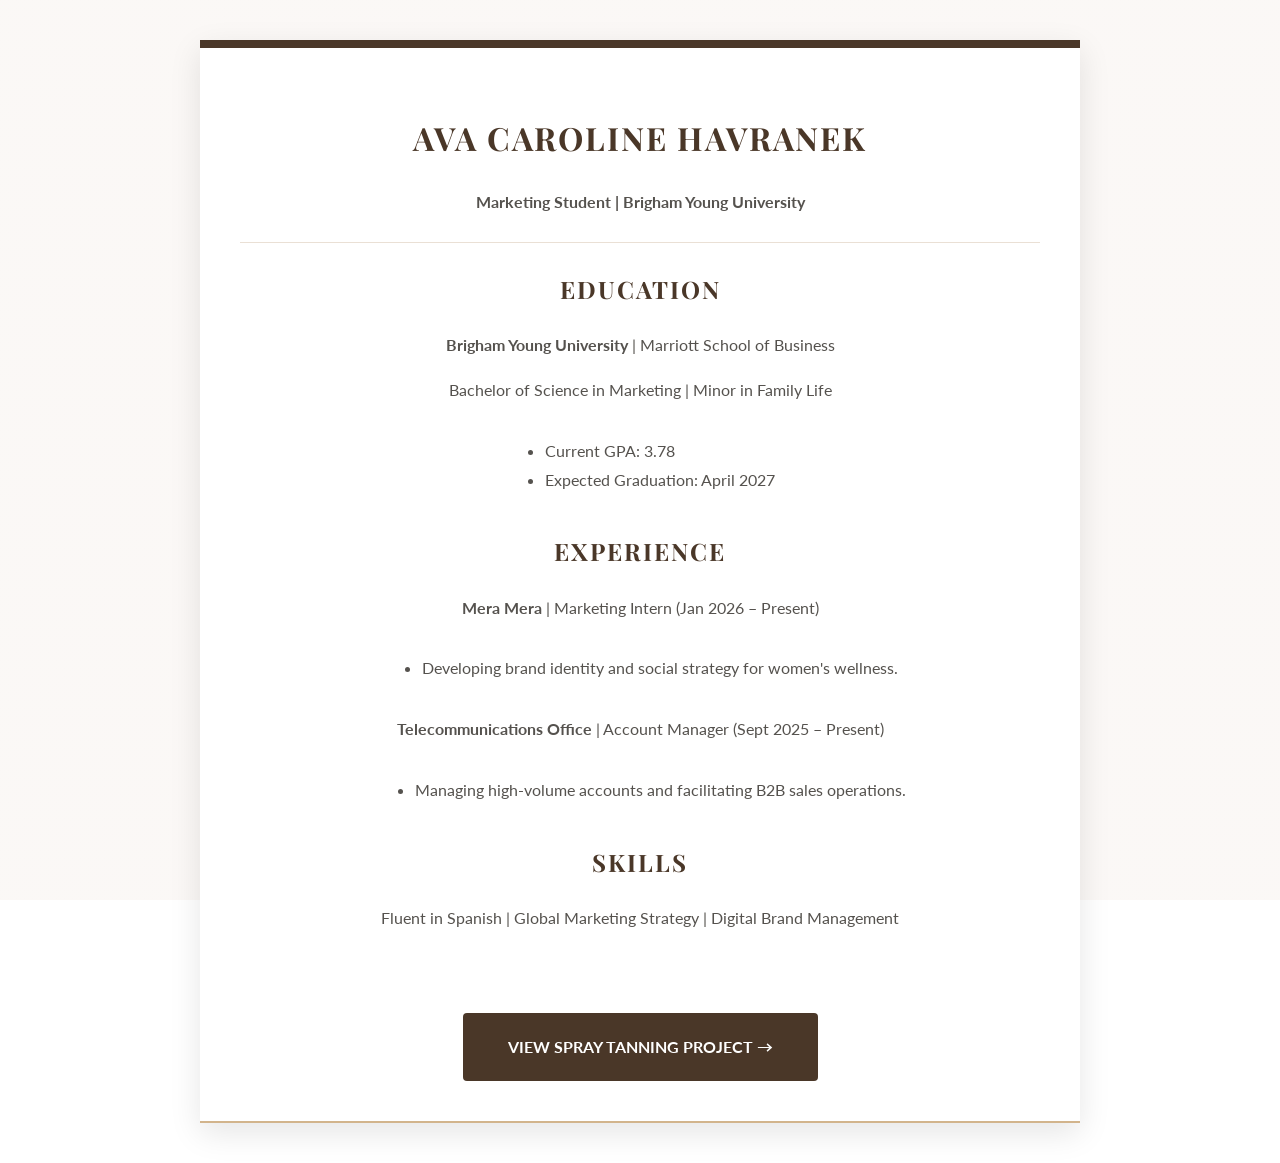
==== index.html @ 5df72f1b "Update index.html" ====
<!DOCTYPE html>
<html lang="en">
<head>
    <meta charset="UTF-8">
    <title>Ava Caroline Havranek | Portfolio</title>
    <link href="https://fonts.googleapis.com/css2?family=Playfair+Display:wght@700&family=Lato:wght@400;700&display=swap" rel="stylesheet">
    <link rel="stylesheet" href="mystyles.css">
</head>
<body>

    <div class="resume-wrapper">
        <h1>Ava Caroline Havranek</h1>
        <p style="text-align:center; font-weight:bold; font-family:'Lato';">Marketing Student | Brigham Young University</p>
        <hr style="border: 0; border-top: 1px solid #EAE0D5; margin: 25px 0;">

        <h2>Education</h2>
        <p><strong>Brigham Young University</strong> | Marriott School of Business</p>
        <p>Bachelor of Science in Marketing | Minor in Family Life</p>
        <ul style="text-align: left; display: inline-block;">
            <li>Current GPA: 3.78</li>
            <li>Expected Graduation: April 2027</li>
        </ul>

        <h2>Experience</h2>
        <p><strong>Mera Mera</strong> | Marketing Intern (Jan 2026 – Present)</p>
        <ul style="text-align: left; display: inline-block;">
            <li>Developing brand identity and social strategy for women's wellness.</li>
        </ul>

        <p><strong>Telecommunications Office</strong> | Account Manager (Sept 2025 – Present)</p>
        <ul style="text-align: left; display: inline-block;">
            <li>Managing high-volume accounts and facilitating B2B sales operations.</li>
        </ul>

        <h2>Skills</h2>
        <p>Fluent in Spanish | Global Marketing Strategy | Digital Brand Management</p>

        <div style="text-align: center; margin-top: 50px;">
            <a href="scratch.html" class="luxe-button">
                View Spray Tanning Project →
            </a>
        </div>
    </div>

</body>
</html>
---- mystyles.css ----
/* BetterBronzed - The Big Reset */

body {
    font-family: 'Playfair Display', serif; 
    background-image: linear-gradient(rgba(249, 245, 242, 0.70), rgba(249, 245, 242, 0.70)), 
                      url('https://st2.depositphotos.com/2305339/5750/i/450/depositphotos_57508235-stock-photo-close-up-of-female-legs.jpg');
    background-size: cover;
    background-position: center;
    background-attachment: fixed;
    color: #2D2621; 
    line-height: 1.8;
    margin: 0;
}

/* These sections center the content blocks on the page */
#intro-section, #guide-section, #video-section, #app-section, #tableau-section, .resume-wrapper {
    margin: 40px auto;
    padding: 40px;
    max-width: 800px;
    background-color: rgba(255, 255, 255, 0.98); 
    border-top: 8px solid #4A3728;
    border-bottom: 2px solid #D2B48C;
    box-shadow: 0 10px 30px rgba(0,0,0,0.1);
    text-align: center; /* This centers the text, buttons, and images */
}

/* Simple centering for images and video */
img, iframe {
    display: inline-block; /* Changed from block to inline-block */
    margin: 20px auto;
    max-width: 100%;
    border: none;
    border-radius: 4px;
}

h1, h2 {
    color: #4A3728;
    text-transform: uppercase;
    letter-spacing: 2px;
}

p, li, label {
    font-family: 'Lato', sans-serif;
    color: #55524E;
}

/* Fix for the lists so they aren't squashed but stay legible */
.luxe-list {
    text-align: left;
    display: inline-block;
    margin: 20px 0;
}

.luxe-list > li {
    margin-bottom: 20px;
    font-weight: bold;
}

.luxe-list ul {
    font-weight: normal;
    list-style-type: circle;
}

/* Nav and Large Resume Button */
nav { background: #fff; padding: 20px; text-align: center; border-bottom: 1px solid #ddd; }
nav a { margin: 0 15px; text-decoration: none; color: #4A3728; font-weight: bold; }

.luxe-button {
    display: inline-block;
    background-color: #4A3728;
    color: #ffffff !important;
    padding: 20px 45px;
    margin-top: 30px;
    text-decoration: none;
    font-family: 'Lato', sans-serif;
    font-weight: bold;
    text-transform: uppercase;
    border-radius: 4px;
}
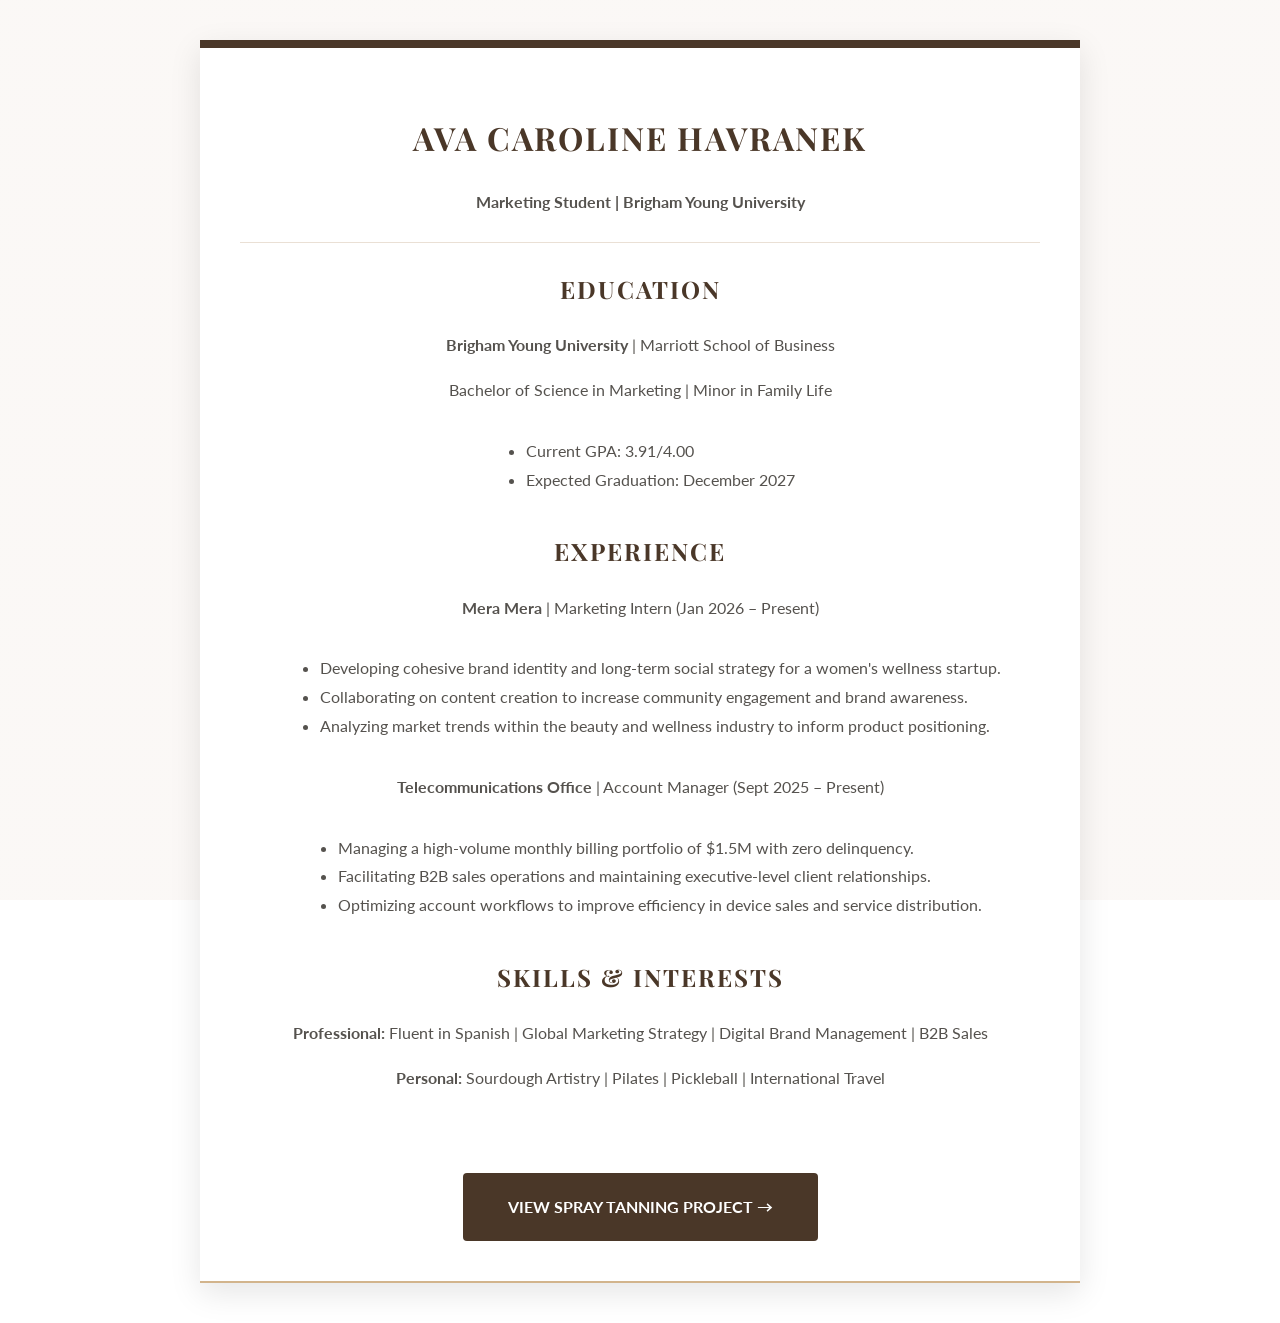
==== commit 1d860018: "Update index.html" ====
--- a/index.html
+++ b/index.html
@@ -17,24 +17,28 @@
         <p><strong>Brigham Young University</strong> | Marriott School of Business</p>
         <p>Bachelor of Science in Marketing | Minor in Family Life</p>
         <ul style="text-align: left; display: inline-block;">
-            <li>Current GPA: 3.78</li>
-            <li>Expected Graduation: April 2027</li>
+            <li>Current GPA: 3.91/4.00</li>
+            <li>Expected Graduation: December 2027</li>
         </ul>
 
-        <h2>Experience</h2>
+      <h2>Experience</h2>
         <p><strong>Mera Mera</strong> | Marketing Intern (Jan 2026 – Present)</p>
         <ul style="text-align: left; display: inline-block;">
-            <li>Developing brand identity and social strategy for women's wellness.</li>
+            <li>Developing cohesive brand identity and long-term social strategy for a women's wellness startup.</li>
+            <li>Collaborating on content creation to increase community engagement and brand awareness.</li>
+            <li>Analyzing market trends within the beauty and wellness industry to inform product positioning.</li>
         </ul>
 
         <p><strong>Telecommunications Office</strong> | Account Manager (Sept 2025 – Present)</p>
         <ul style="text-align: left; display: inline-block;">
-            <li>Managing high-volume accounts and facilitating B2B sales operations.</li>
+            <li>Managing a high-volume monthly billing portfolio of $1.5M with zero delinquency.</li>
+            <li>Facilitating B2B sales operations and maintaining executive-level client relationships.</li>
+            <li>Optimizing account workflows to improve efficiency in device sales and service distribution.</li>
         </ul>
 
-        <h2>Skills</h2>
-        <p>Fluent in Spanish | Global Marketing Strategy | Digital Brand Management</p>
-
+        <h2>Skills & Interests</h2>
+        <p><strong>Professional:</strong> Fluent in Spanish | Global Marketing Strategy | Digital Brand Management | B2B Sales</p>
+        <p><strong>Personal:</strong> Sourdough Artistry | Pilates | Pickleball | International Travel</p>
         <div style="text-align: center; margin-top: 50px;">
             <a href="scratch.html" class="luxe-button">
                 View Spray Tanning Project →
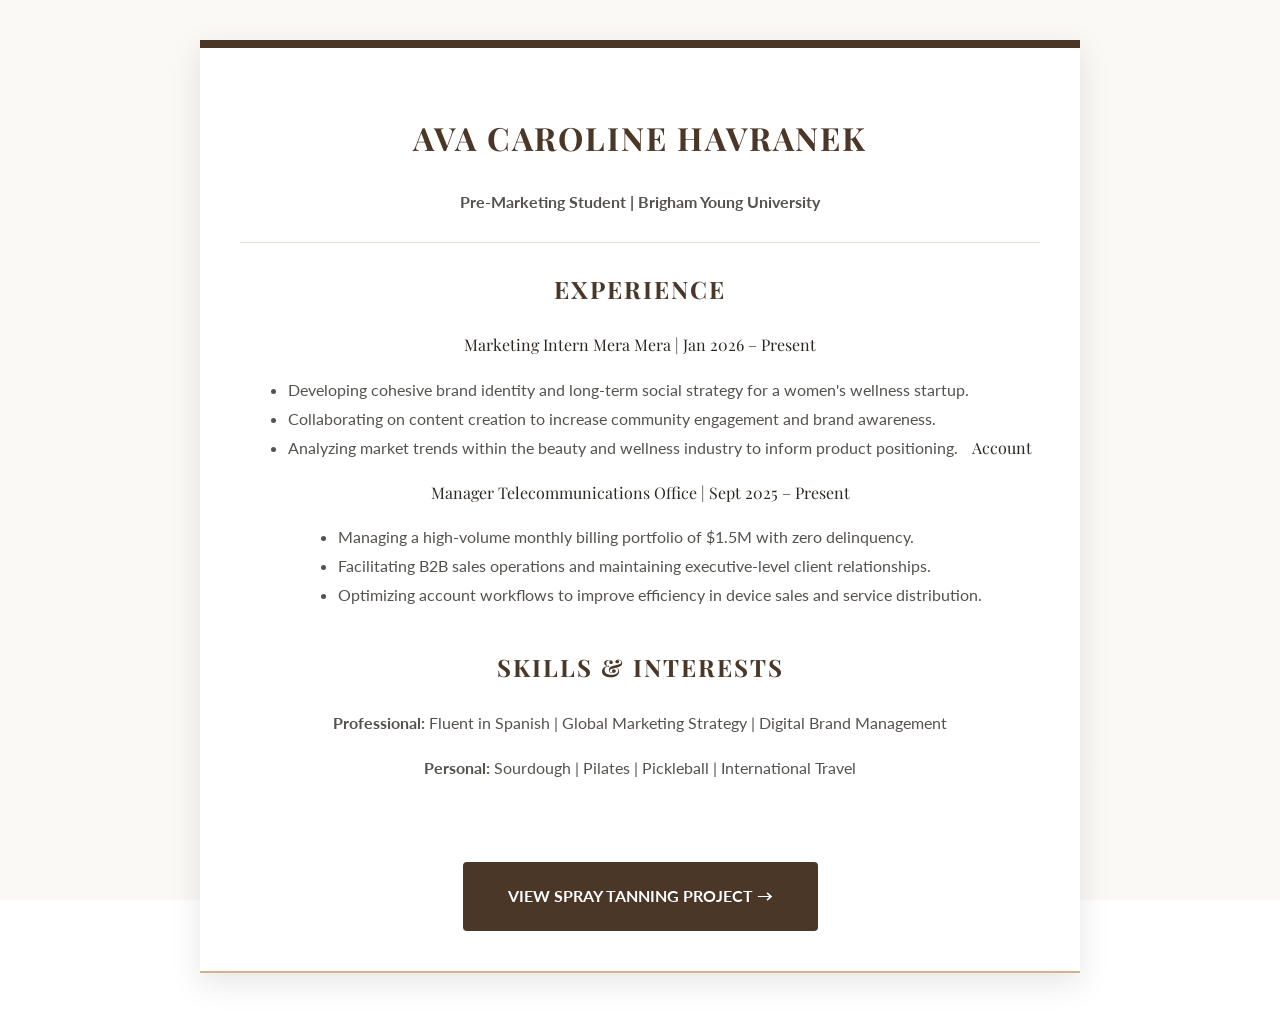
==== commit 24c4d892: "Update index.html" ====
--- a/index.html
+++ b/index.html
@@ -10,35 +10,30 @@
 
     <div class="resume-wrapper">
         <h1>Ava Caroline Havranek</h1>
-        <p style="text-align:center; font-weight:bold; font-family:'Lato';">Marketing Student | Brigham Young University</p>
+        <p style="text-align:center; font-weight:bold; font-family:'Lato';"> Pre-Marketing Student | Brigham Young University</p>
         <hr style="border: 0; border-top: 1px solid #EAE0D5; margin: 25px 0;">
 
-        <h2>Education</h2>
-        <p><strong>Brigham Young University</strong> | Marriott School of Business</p>
-        <p>Bachelor of Science in Marketing | Minor in Family Life</p>
-        <ul style="text-align: left; display: inline-block;">
-            <li>Current GPA: 3.91/4.00</li>
-            <li>Expected Graduation: December 2027</li>
-        </ul>
+        <h2>Experience</h2>
 
-      <h2>Experience</h2>
-        <p><strong>Mera Mera</strong> | Marketing Intern (Jan 2026 – Present)</p>
-        <ul style="text-align: left; display: inline-block;">
-            <li>Developing cohesive brand identity and long-term social strategy for a women's wellness startup.</li>
-            <li>Collaborating on content creation to increase community engagement and brand awareness.</li>
-            <li>Analyzing market trends within the beauty and wellness industry to inform product positioning.</li>
-        </ul>
+<span class="job-title">Marketing Intern</span>
+<span class="company-line">Mera Mera | Jan 2026 – Present</span>
+<ul style="text-align: left; display: inline-block;">
+    <li>Developing cohesive brand identity and long-term social strategy for a women's wellness startup.</li>
+    <li>Collaborating on content creation to increase community engagement and brand awareness.</li>
+    <li>Analyzing market trends within the beauty and wellness industry to inform product positioning.</li>
+</ul>
 
-        <p><strong>Telecommunications Office</strong> | Account Manager (Sept 2025 – Present)</p>
-        <ul style="text-align: left; display: inline-block;">
-            <li>Managing a high-volume monthly billing portfolio of $1.5M with zero delinquency.</li>
-            <li>Facilitating B2B sales operations and maintaining executive-level client relationships.</li>
-            <li>Optimizing account workflows to improve efficiency in device sales and service distribution.</li>
-        </ul>
+<span class="job-title">Account Manager</span>
+<span class="company-line">Telecommunications Office | Sept 2025 – Present</span>
+<ul style="text-align: left; display: inline-block;">
+    <li>Managing a high-volume monthly billing portfolio of $1.5M with zero delinquency.</li>
+    <li>Facilitating B2B sales operations and maintaining executive-level client relationships.</li>
+    <li>Optimizing account workflows to improve efficiency in device sales and service distribution.</li>
+</ul>
 
         <h2>Skills & Interests</h2>
-        <p><strong>Professional:</strong> Fluent in Spanish | Global Marketing Strategy | Digital Brand Management | B2B Sales</p>
-        <p><strong>Personal:</strong> Sourdough Artistry | Pilates | Pickleball | International Travel</p>
+        <p><strong>Professional:</strong> Fluent in Spanish | Global Marketing Strategy | Digital Brand Management</p>
+        <p><strong>Personal:</strong> Sourdough | Pilates | Pickleball | International Travel</p>
         <div style="text-align: center; margin-top: 50px;">
             <a href="scratch.html" class="luxe-button">
                 View Spray Tanning Project →
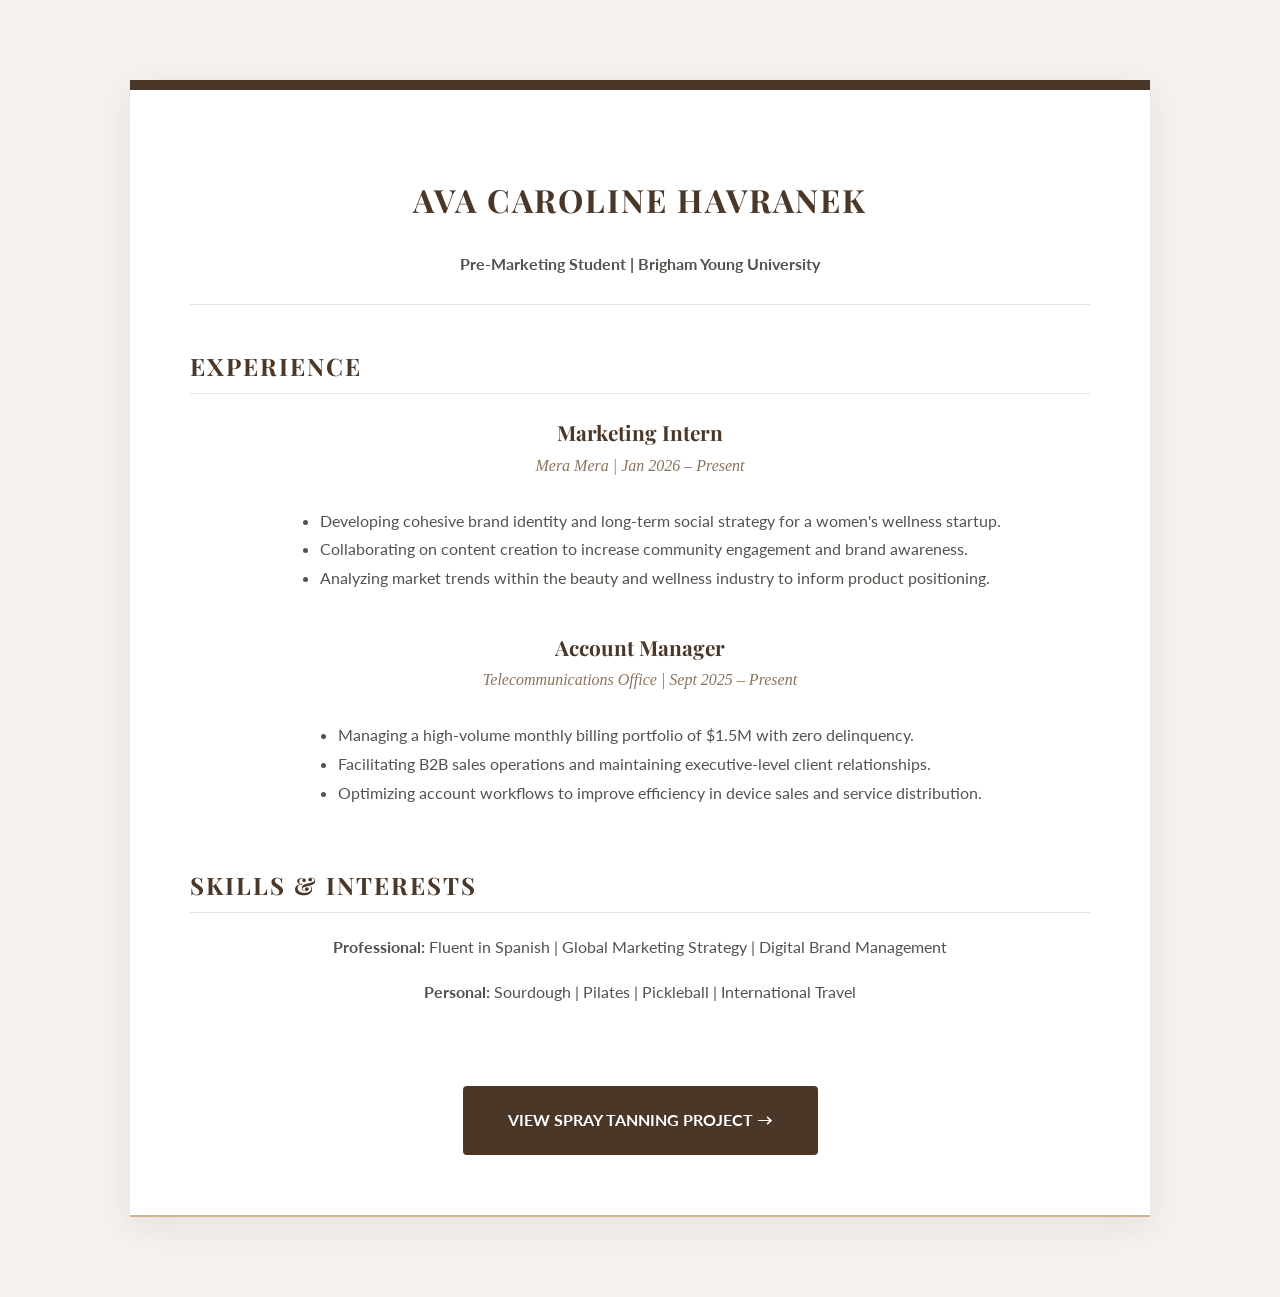
==== commit 3e2da314: "Update index.html" ====
--- a/index.html
+++ b/index.html
@@ -5,6 +5,53 @@
     <title>Ava Caroline Havranek | Portfolio</title>
     <link href="https://fonts.googleapis.com/css2?family=Playfair+Display:wght@700&family=Lato:wght@400;700&display=swap" rel="stylesheet">
     <link rel="stylesheet" href="mystyles.css">
+    <head>
+    <meta charset="UTF-8">
+    <title>Ava Caroline Havranek | Portfolio</title>
+    <link href="https://fonts.googleapis.com/css2?family=Playfair+Display:wght@700&family=Lato:wght@400;700&display=swap" rel="stylesheet">
+    
+    <link rel="stylesheet" href="mystyles.css">
+
+    <style>
+        body {
+            background-image: none !important; 
+            background-color: #F4F1EE !important; 
+        }
+
+        .resume-wrapper {
+            background-color: #ffffff;
+            border-top: 10px solid #4A3728;
+            box-shadow: 0 10px 30px rgba(74, 55, 40, 0.08);
+            padding: 60px;
+            margin: 80px auto;
+            max-width: 900px;
+        }
+
+        /* The fix for the job titles being larger */
+        .job-title {
+            font-size: 1.3em; 
+            color: #4A3728;
+            font-weight: 700;
+            display: block;
+            margin-top: 20px;
+        }
+
+        .company-line {
+            font-weight: 400;
+            font-style: italic;
+            color: #8B735B;
+            display: block;
+            margin-bottom: 10px;
+        }
+
+        h2 {
+            border-bottom: 1px solid #EAE0D5;
+            padding-bottom: 5px;
+            margin-top: 40px;
+            text-align: left; /* Keep resume headers left-aligned */
+        }
+    </style>
+</head>
 </head>
 <body>
 
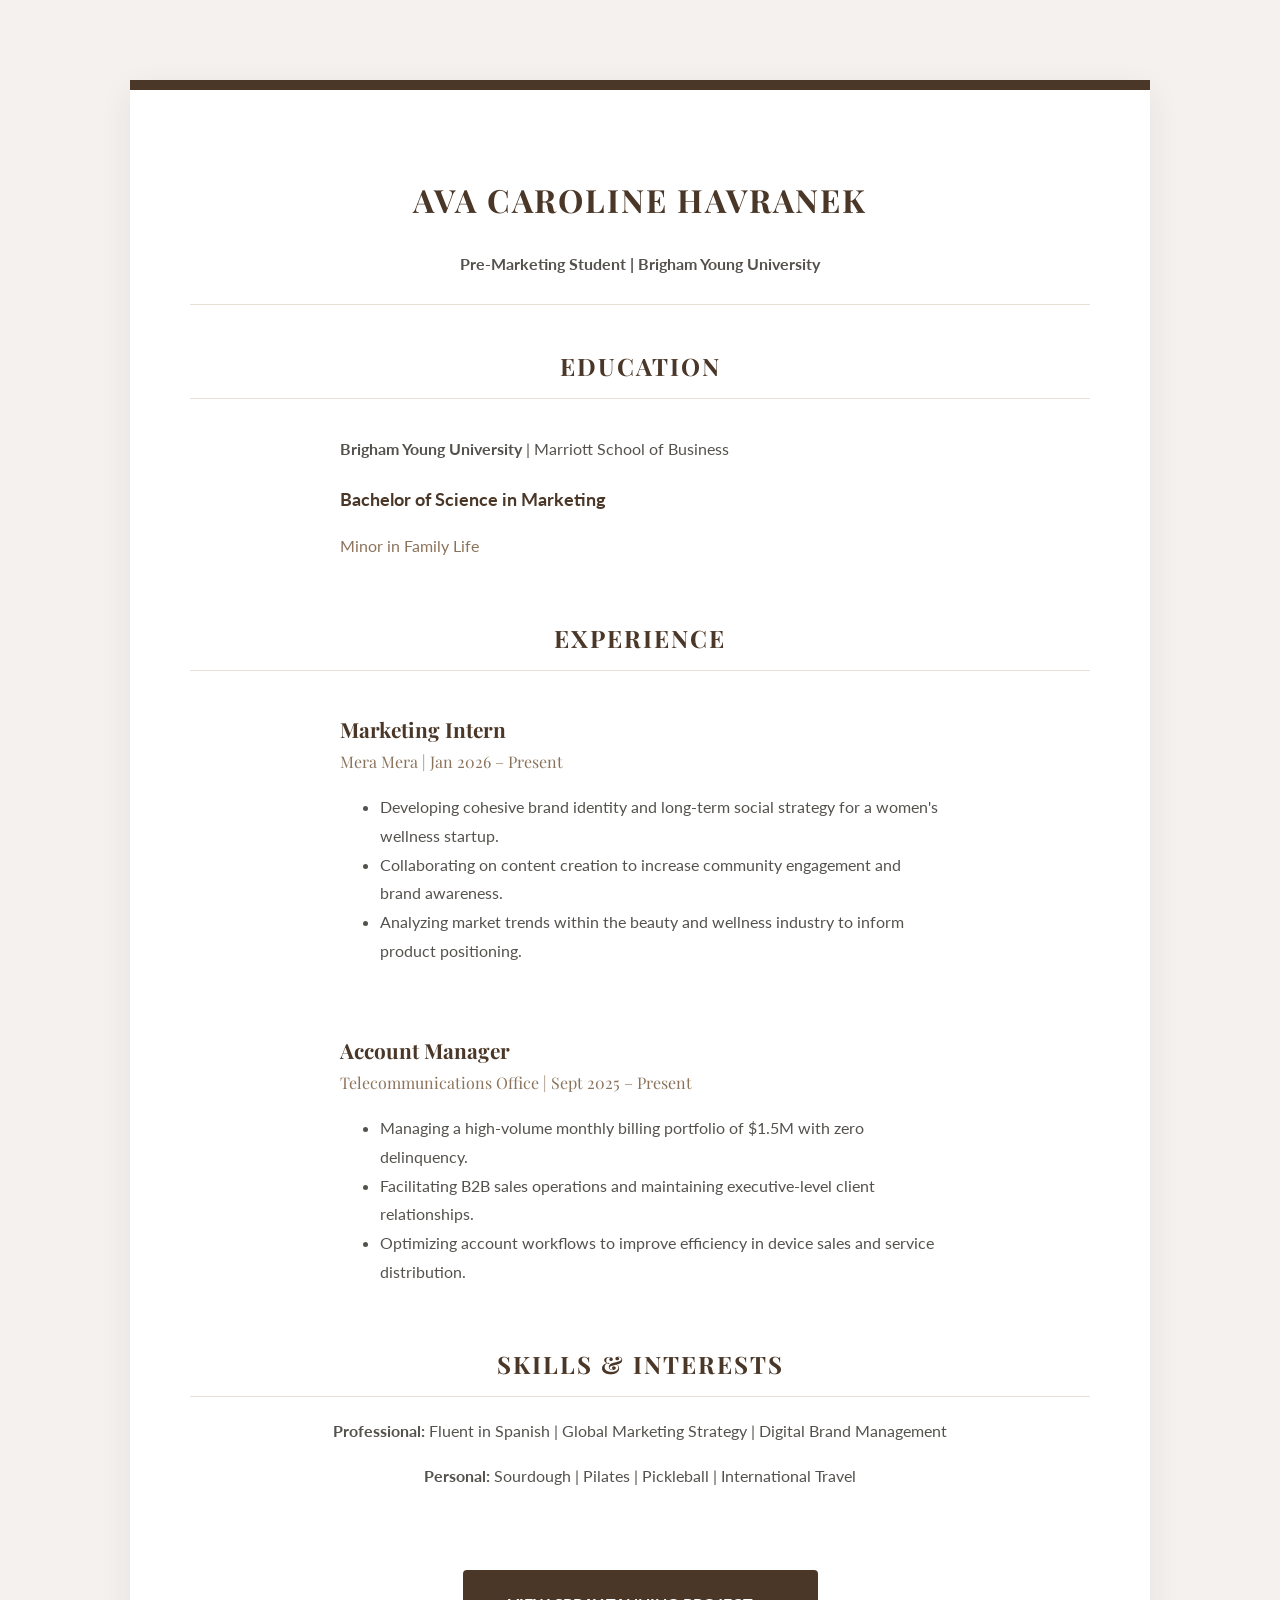
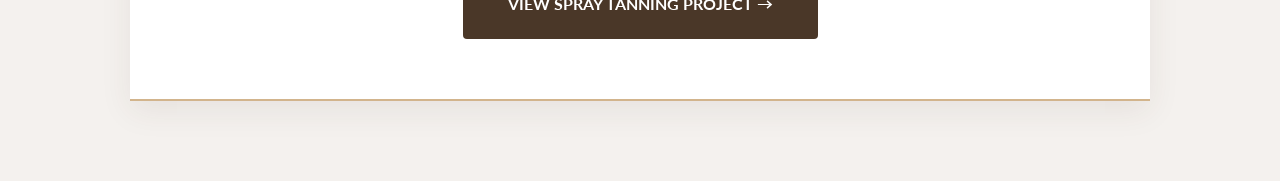
==== commit 862083ac: "Update index.html" ====
--- a/index.html
+++ b/index.html
@@ -4,12 +4,6 @@
     <meta charset="UTF-8">
     <title>Ava Caroline Havranek | Portfolio</title>
     <link href="https://fonts.googleapis.com/css2?family=Playfair+Display:wght@700&family=Lato:wght@400;700&display=swap" rel="stylesheet">
-    <link rel="stylesheet" href="mystyles.css">
-    <head>
-    <meta charset="UTF-8">
-    <title>Ava Caroline Havranek | Portfolio</title>
-    <link href="https://fonts.googleapis.com/css2?family=Playfair+Display:wght@700&family=Lato:wght@400;700&display=swap" rel="stylesheet">
-    
     <link rel="stylesheet" href="mystyles.css">
 
     <style>
@@ -36,20 +30,22 @@
             margin-top: 20px;
         }
 
-        .company-line {
-            font-weight: 400;
-            font-style: italic;
-            color: #8B735B;
-            display: block;
-            margin-bottom: 10px;
-        }
+    .company-line {
+        font-weight: 400;
+        font-style: normal !important; /* Forces removal of italics */
+        color: #8B735B;
+        display: block;
+        margin-bottom: 10px;
+    }
 
-        h2 {
-            border-bottom: 1px solid #EAE0D5;
-            padding-bottom: 5px;
-            margin-top: 40px;
-            text-align: left; /* Keep resume headers left-aligned */
-        }
+    h2 {
+        text-align: center;
+        width: 100%;
+        border-bottom: 1px solid #EAE0D5;
+        padding-bottom: 10px;
+        margin-top: 40px;
+        font-style: normal !important; /* Just in case headers were italicized */
+    }
     </style>
 </head>
 </head>
@@ -60,24 +56,40 @@
         <p style="text-align:center; font-weight:bold; font-family:'Lato';"> Pre-Marketing Student | Brigham Young University</p>
         <hr style="border: 0; border-top: 1px solid #EAE0D5; margin: 25px 0;">
 
+<h2>Education</h2>
+        <div style="display: flex; flex-direction: column; align-items: center;">
+            <div style="text-align: left; width: 100%; max-width: 600px;">
+                <p><strong>Brigham Young University</strong> | Marriott School of Business</p>
+                <p><span class="job-title" style="font-size: 1.1em !important;">Bachelor of Science in Marketing</span></p>
+                <p class="company-line">Minor in Family Life</p>
+                <ul>
+                </ul>
+            </div>
+        </div>
+
         <h2>Experience</h2>
+        <div style="display: flex; flex-direction: column; align-items: center;">
+            
+            <div style="text-align: left; width: 100%; max-width: 600px; margin-bottom: 30px;">
+                <span class="job-title">Marketing Intern</span>
+                <span class="company-line">Mera Mera | Jan 2026 – Present</span>
+                <ul>
+                    <li>Developing cohesive brand identity and long-term social strategy for a women's wellness startup.</li>
+                    <li>Collaborating on content creation to increase community engagement and brand awareness.</li>
+                    <li>Analyzing market trends within the beauty and wellness industry to inform product positioning.</li>
+                </ul>
+            </div>
 
-<span class="job-title">Marketing Intern</span>
-<span class="company-line">Mera Mera | Jan 2026 – Present</span>
-<ul style="text-align: left; display: inline-block;">
-    <li>Developing cohesive brand identity and long-term social strategy for a women's wellness startup.</li>
-    <li>Collaborating on content creation to increase community engagement and brand awareness.</li>
-    <li>Analyzing market trends within the beauty and wellness industry to inform product positioning.</li>
-</ul>
-
-<span class="job-title">Account Manager</span>
-<span class="company-line">Telecommunications Office | Sept 2025 – Present</span>
-<ul style="text-align: left; display: inline-block;">
-    <li>Managing a high-volume monthly billing portfolio of $1.5M with zero delinquency.</li>
-    <li>Facilitating B2B sales operations and maintaining executive-level client relationships.</li>
-    <li>Optimizing account workflows to improve efficiency in device sales and service distribution.</li>
-</ul>
-
+            <div style="text-align: left; width: 100%; max-width: 600px;">
+                <span class="job-title">Account Manager</span>
+                <span class="company-line">Telecommunications Office | Sept 2025 – Present</span>
+                <ul>
+                    <li>Managing a high-volume monthly billing portfolio of $1.5M with zero delinquency.</li>
+                    <li>Facilitating B2B sales operations and maintaining executive-level client relationships.</li>
+                    <li>Optimizing account workflows to improve efficiency in device sales and service distribution.</li>
+                </ul>
+            </div>
+        </div>
         <h2>Skills & Interests</h2>
         <p><strong>Professional:</strong> Fluent in Spanish | Global Marketing Strategy | Digital Brand Management</p>
         <p><strong>Personal:</strong> Sourdough | Pilates | Pickleball | International Travel</p>
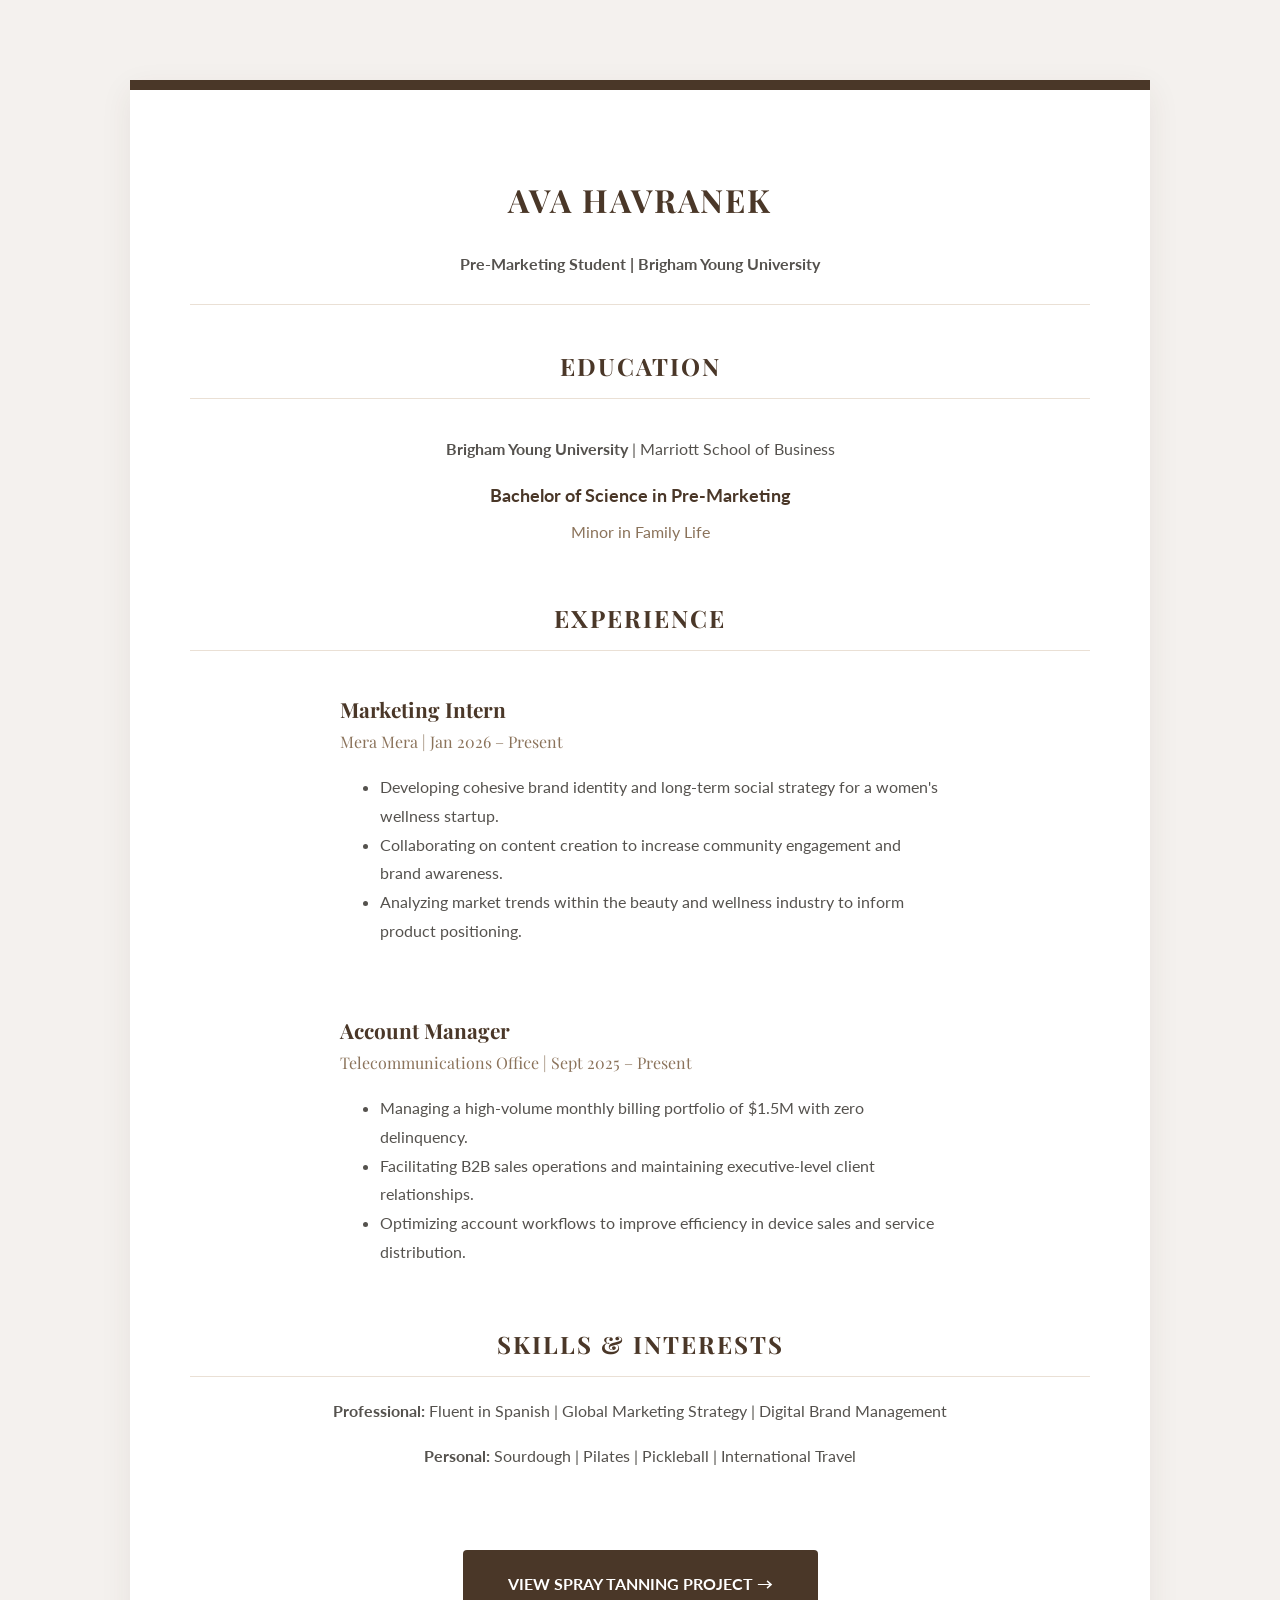
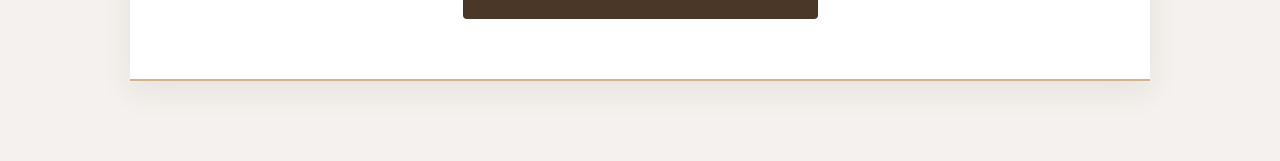
==== commit f23b7c39: "Update index.html" ====
--- a/index.html
+++ b/index.html
@@ -2,7 +2,7 @@
 <html lang="en">
 <head>
     <meta charset="UTF-8">
-    <title>Ava Caroline Havranek | Portfolio</title>
+    <title>Ava Havranek | Portfolio</title>
     <link href="https://fonts.googleapis.com/css2?family=Playfair+Display:wght@700&family=Lato:wght@400;700&display=swap" rel="stylesheet">
     <link rel="stylesheet" href="mystyles.css">
 
@@ -52,18 +52,16 @@
 <body>
 
     <div class="resume-wrapper">
-        <h1>Ava Caroline Havranek</h1>
+        <h1>Ava Havranek</h1>
         <p style="text-align:center; font-weight:bold; font-family:'Lato';"> Pre-Marketing Student | Brigham Young University</p>
         <hr style="border: 0; border-top: 1px solid #EAE0D5; margin: 25px 0;">
 
 <h2>Education</h2>
-        <div style="display: flex; flex-direction: column; align-items: center;">
-            <div style="text-align: left; width: 100%; max-width: 600px;">
+        <div style="display: flex; flex-direction: column; align-items: center; text-align: center;">
+            <div style="width: 100%; max-width: 600px;">
                 <p><strong>Brigham Young University</strong> | Marriott School of Business</p>
-                <p><span class="job-title" style="font-size: 1.1em !important;">Bachelor of Science in Marketing</span></p>
-                <p class="company-line">Minor in Family Life</p>
-                <ul>
-                </ul>
+                <p><span class="job-title" style="font-size: 1.1em !important; margin-top: 0px;">Bachelor of Science in Pre-Marketing</span></p>
+                <p class="company-line" style="margin-top: -10px;">Minor in Family Life</p>
             </div>
         </div>
 
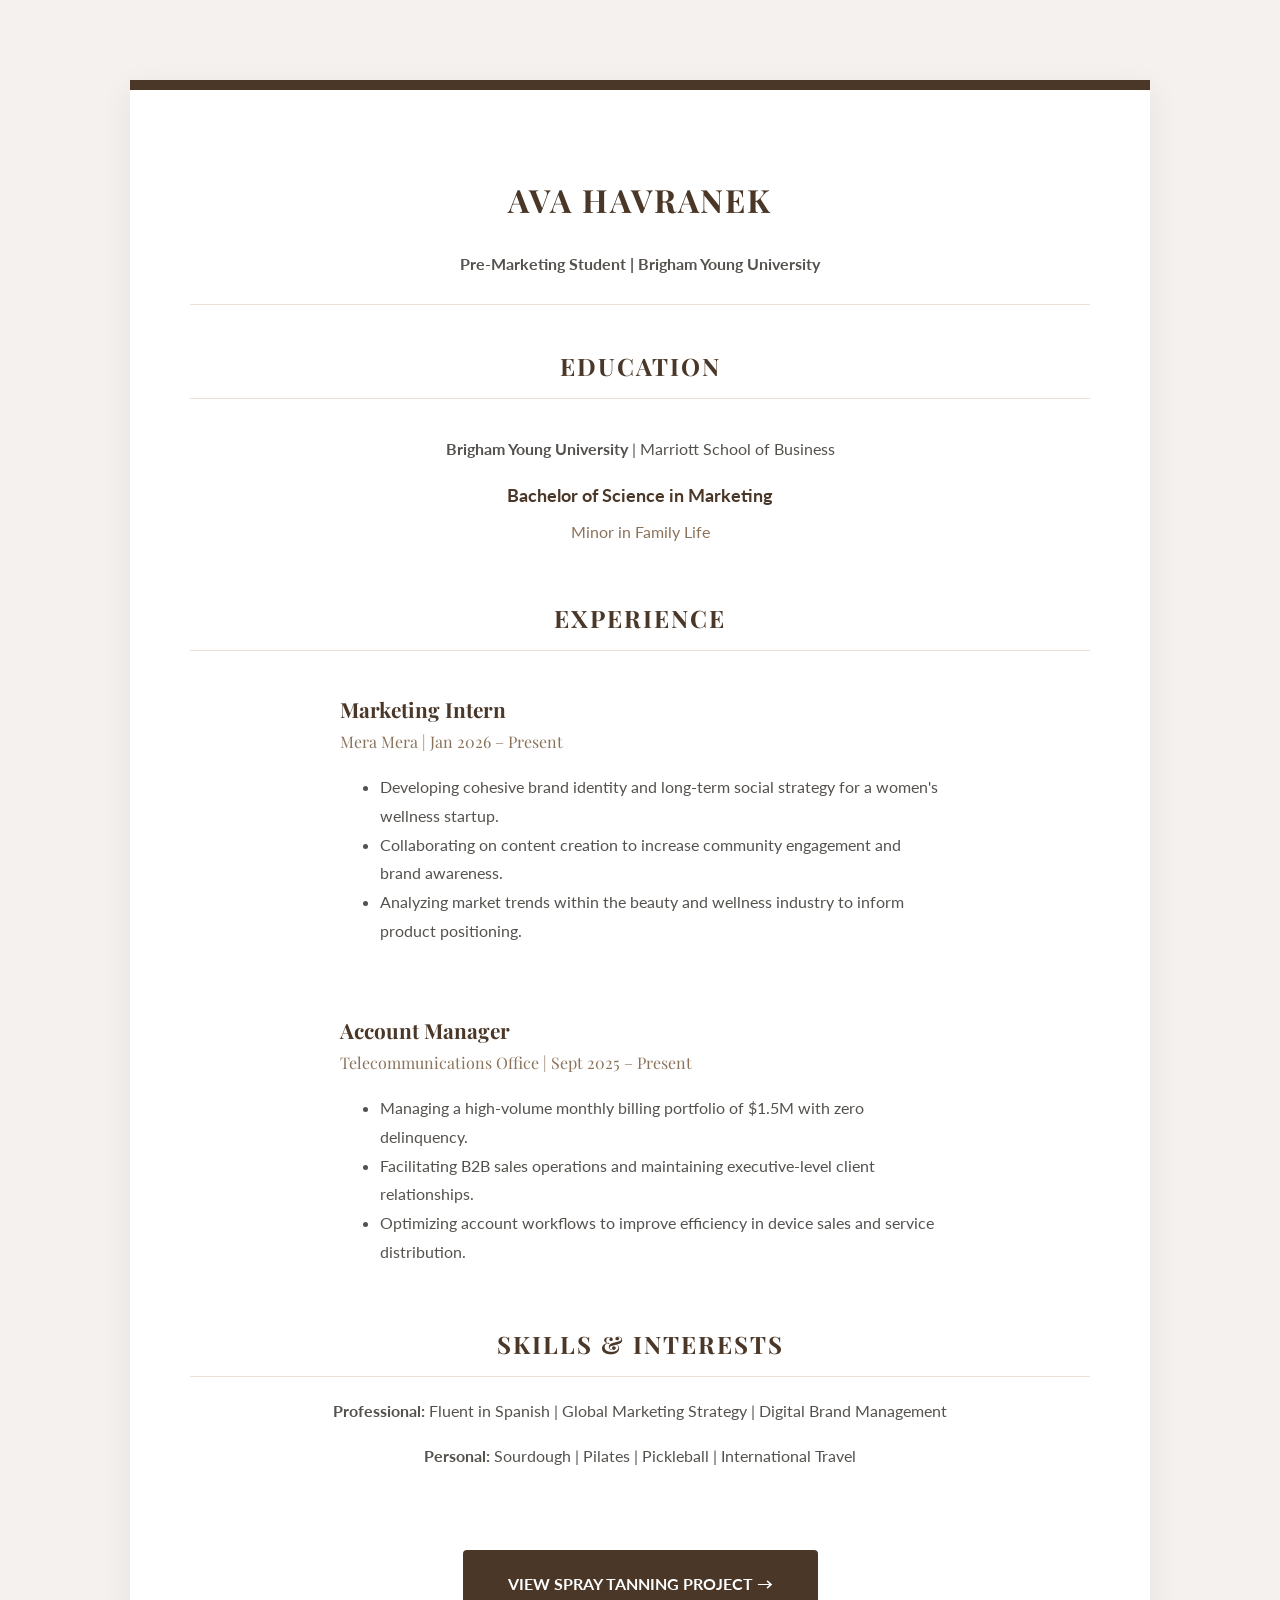
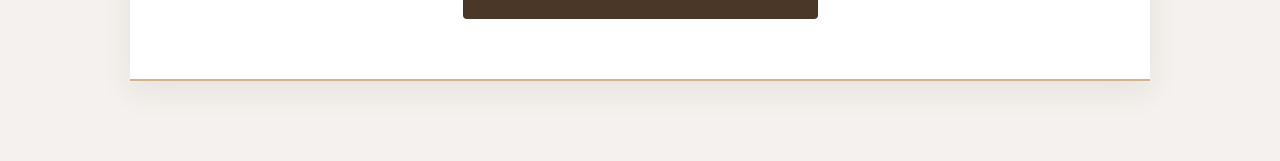
==== commit ab486a28: "Update index.html" ====
--- a/index.html
+++ b/index.html
@@ -60,7 +60,7 @@
         <div style="display: flex; flex-direction: column; align-items: center; text-align: center;">
             <div style="width: 100%; max-width: 600px;">
                 <p><strong>Brigham Young University</strong> | Marriott School of Business</p>
-                <p><span class="job-title" style="font-size: 1.1em !important; margin-top: 0px;">Bachelor of Science in Pre-Marketing</span></p>
+                <p><span class="job-title" style="font-size: 1.1em !important; margin-top: 0px;">Bachelor of Science in Marketing</span></p>
                 <p class="company-line" style="margin-top: -10px;">Minor in Family Life</p>
             </div>
         </div>
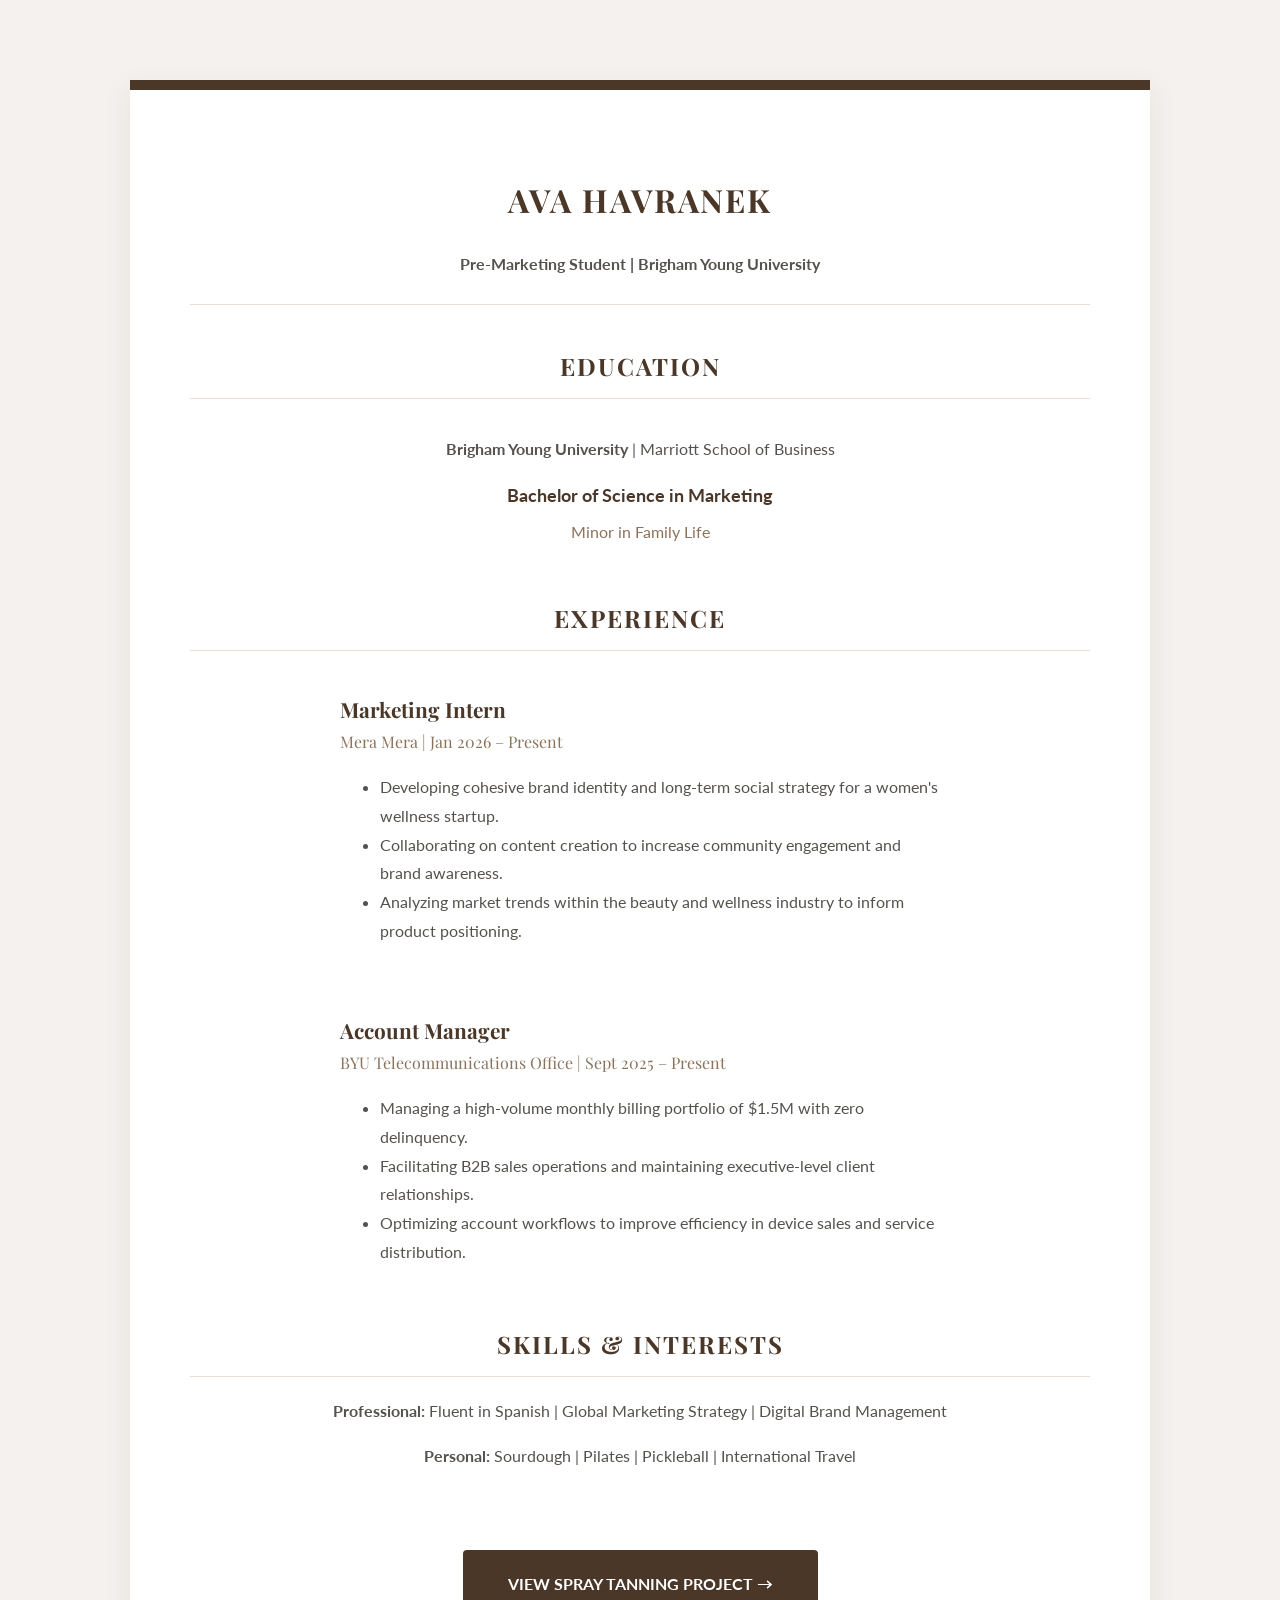
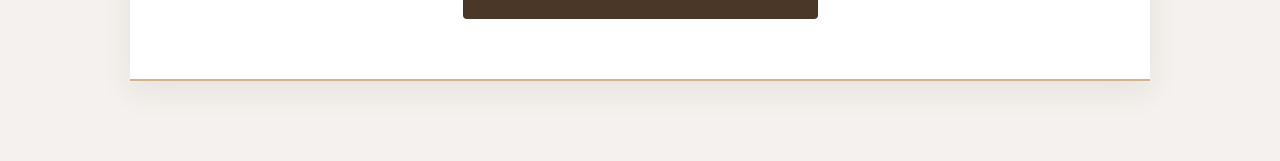
==== commit ff1865b5: "Update index.html" ====
--- a/index.html
+++ b/index.html
@@ -80,7 +80,7 @@
 
             <div style="text-align: left; width: 100%; max-width: 600px;">
                 <span class="job-title">Account Manager</span>
-                <span class="company-line">Telecommunications Office | Sept 2025 – Present</span>
+                <span class="company-line">BYU Telecommunications Office | Sept 2025 – Present</span>
                 <ul>
                     <li>Managing a high-volume monthly billing portfolio of $1.5M with zero delinquency.</li>
                     <li>Facilitating B2B sales operations and maintaining executive-level client relationships.</li>
